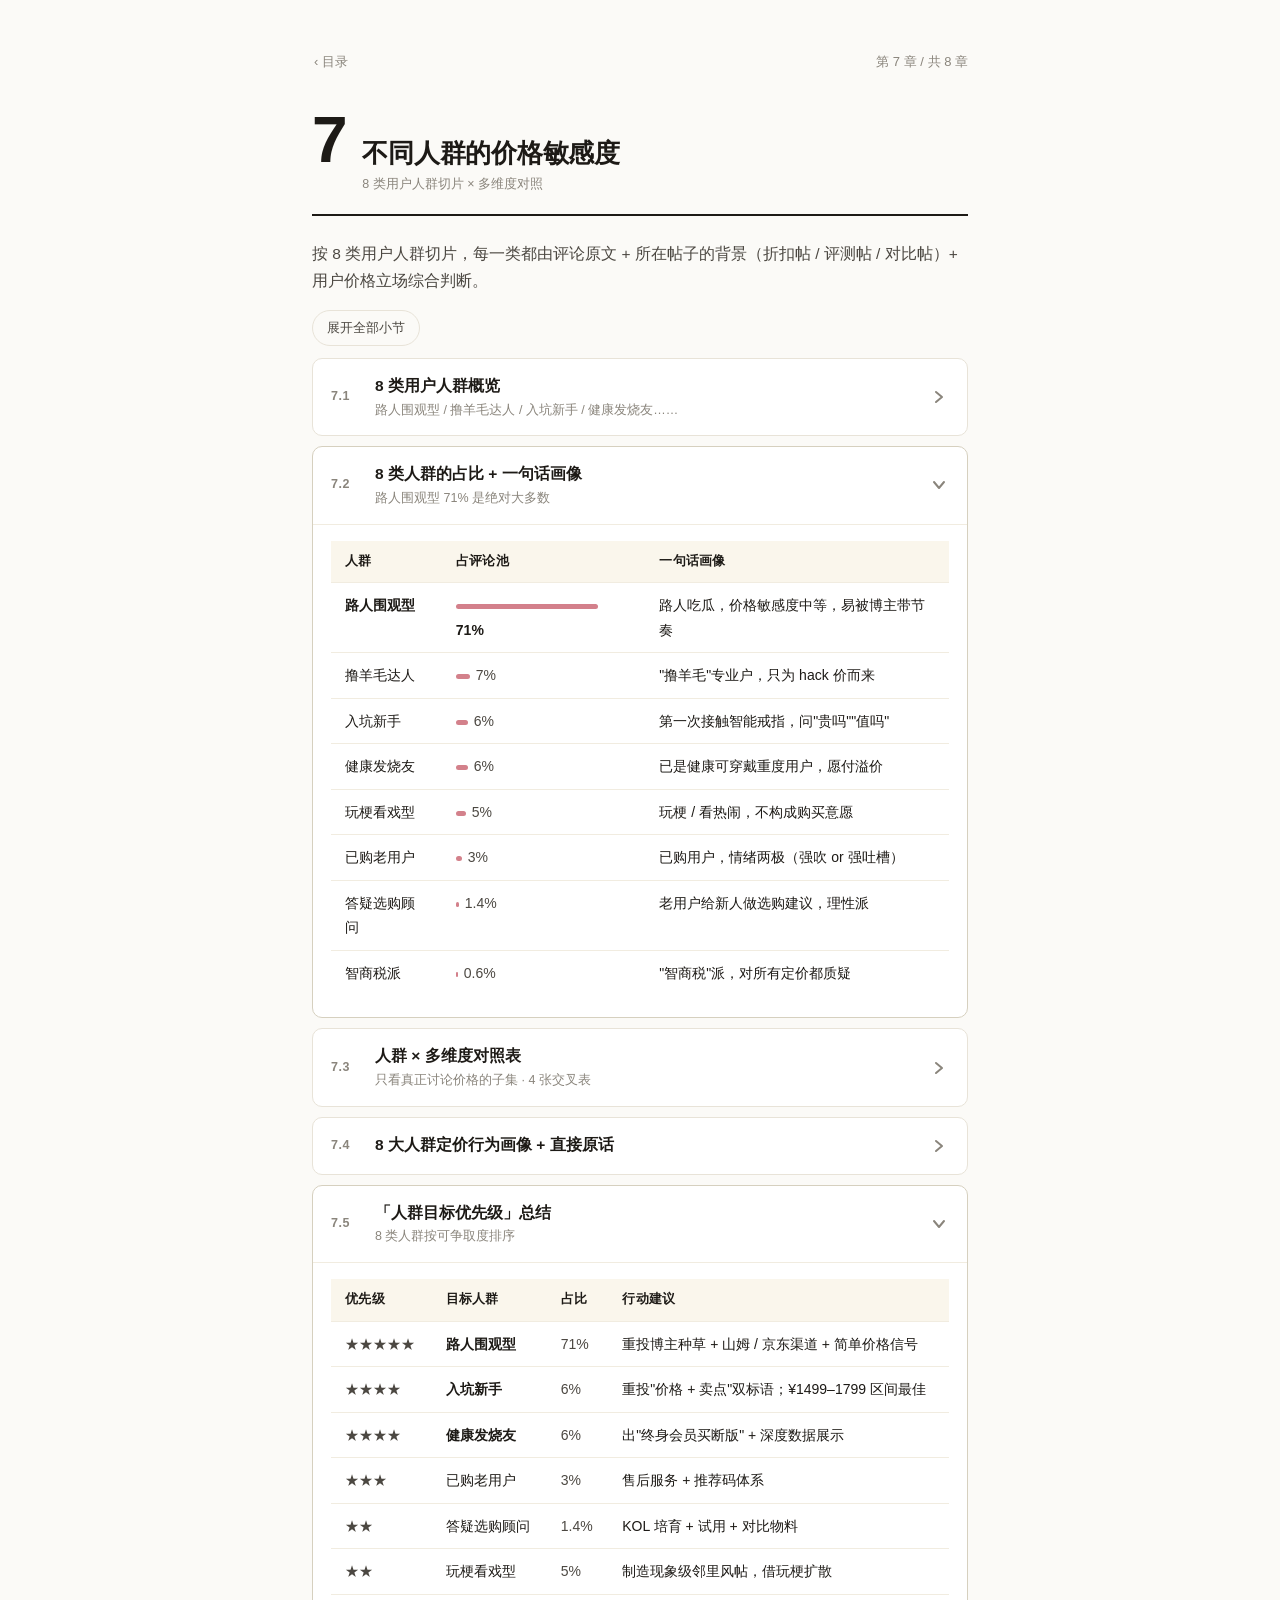
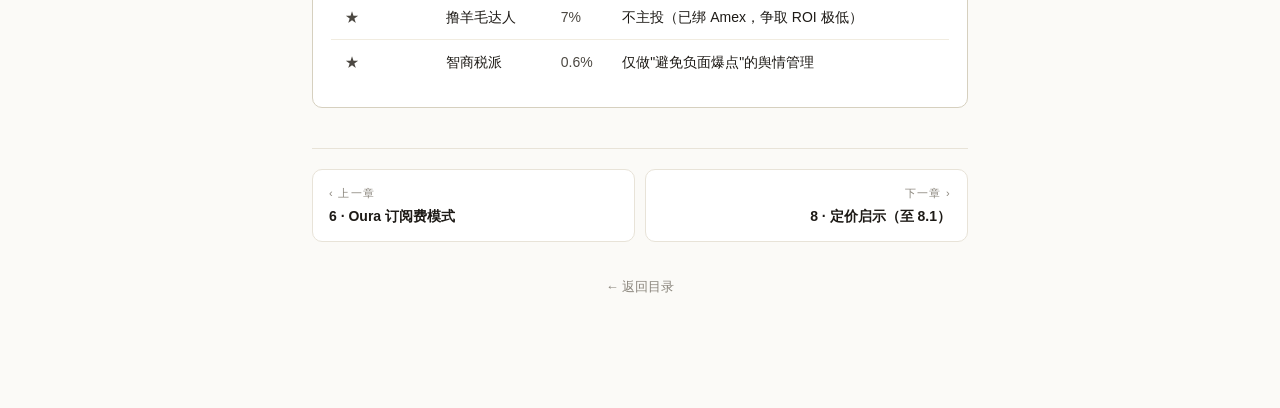
==== ch-7.html @ 9460f00f "Initial commit: smart ring pricing report web version 多页 HTML 版本，覆盖 0–8.1 节。每章独立页面，小节可折叠点击展开。 130+ 条" ====
<!DOCTYPE html>
<html lang="zh-CN">
<head>
<meta charset="UTF-8">
<meta name="viewport" content="width=device-width, initial-scale=1.0, viewport-fit=cover">
<title>7 · 不同人群的价格敏感度 — 小红书智能戒指定价参考报告</title>
<link rel="stylesheet" href="styles.css">
</head>
<body>
<div class="page">

  <nav class="topnav">
    <a href="index.html">‹ 目录</a>
    <span class="progress">第 7 章 / 共 8 章</span>
  </nav>

  <header class="ch-head">
    <div class="num">7</div>
    <div class="title">
      <h1>不同人群的价格敏感度</h1>
      <div class="kicker">8 类用户人群切片 × 多维度对照</div>
    </div>
  </header>

  <p class="ch-intro">按 8 类用户人群切片，每一类都由评论原文 + 所在帖子的背景（折扣帖 / 评测帖 / 对比帖）+ 用户价格立场综合判断。</p>

  <button class="expand-all" id="expandAll">展开全部小节</button>

  <!-- 7.1 -->
  <details class="sub">
    <summary>
      <div class="sub-num">7.1</div>
      <div class="sub-title">
        8 类用户人群概览
        <span class="hint">路人围观型 / 撸羊毛达人 / 入坑新手 / 健康发烧友……</span>
      </div>
      <svg class="chev" viewBox="0 0 20 20" fill="none"><path d="M7 5l6 5-6 5" stroke="currentColor" stroke-width="2" stroke-linecap="round" stroke-linejoin="round"/></svg>
    </summary>
    <div class="sub-body">
      <div class="table-wrap">
        <table class="data">
          <thead><tr><th>中文标签</th><th>一句话定义</th></tr></thead>
          <tbody>
            <tr><td><strong>路人围观型</strong></td><td>路人吃瓜，简短反应，不深入</td></tr>
            <tr><td><strong>撸羊毛达人</strong></td><td>高度关注价格 / 折扣机制</td></tr>
            <tr><td><strong>入坑新手</strong></td><td>第一次接触，在评估买不买</td></tr>
            <tr><td><strong>健康发烧友</strong><br><small>（底层值：认真测评型买家）</small></td><td>技术控，讲规格、做对比</td></tr>
            <tr><td><strong>玩梗看戏型</strong></td><td>玩梗 / 闲聊，不构成购买信号</td></tr>
            <tr><td><strong>已购老用户</strong></td><td>已经在用，分享真实体验</td></tr>
            <tr><td><strong>答疑选购顾问</strong></td><td>给别人做选购建议</td></tr>
            <tr><td><strong>智商税派</strong></td><td>怀疑产品价值或品牌真伪</td></tr>
          </tbody>
        </table>
      </div>
    </div>
  </details>

  <!-- 7.2 -->
  <details class="sub" open>
    <summary>
      <div class="sub-num">7.2</div>
      <div class="sub-title">
        8 类人群的占比 + 一句话画像
        <span class="hint">路人围观型 71% 是绝对大多数</span>
      </div>
      <svg class="chev" viewBox="0 0 20 20" fill="none"><path d="M7 5l6 5-6 5" stroke="currentColor" stroke-width="2" stroke-linecap="round" stroke-linejoin="round"/></svg>
    </summary>
    <div class="sub-body">
      <div class="table-wrap">
        <table class="data">
          <thead><tr><th>人群</th><th>占评论池</th><th>一句话画像</th></tr></thead>
          <tbody>
            <tr><td><strong>路人围观型</strong></td><td class="num"><span class="pct-bar" style="width:142px;"></span><strong>71%</strong></td><td>路人吃瓜，价格敏感度中等，易被博主带节奏</td></tr>
            <tr><td>撸羊毛达人</td><td class="num"><span class="pct-bar" style="width:14px;"></span>7%</td><td>"撸羊毛"专业户，只为 hack 价而来</td></tr>
            <tr><td>入坑新手</td><td class="num"><span class="pct-bar" style="width:12px;"></span>6%</td><td>第一次接触智能戒指，问"贵吗""值吗"</td></tr>
            <tr><td>健康发烧友</td><td class="num"><span class="pct-bar" style="width:12px;"></span>6%</td><td>已是健康可穿戴重度用户，愿付溢价</td></tr>
            <tr><td>玩梗看戏型</td><td class="num"><span class="pct-bar" style="width:10px;"></span>5%</td><td>玩梗 / 看热闹，不构成购买意愿</td></tr>
            <tr><td>已购老用户</td><td class="num"><span class="pct-bar" style="width:6px;"></span>3%</td><td>已购用户，情绪两极（强吹 or 强吐槽）</td></tr>
            <tr><td>答疑选购顾问</td><td class="num"><span class="pct-bar" style="width:3px;"></span>1.4%</td><td>老用户给新人做选购建议，理性派</td></tr>
            <tr><td>智商税派</td><td class="num"><span class="pct-bar" style="width:2px;"></span>0.6%</td><td>"智商税"派，对所有定价都质疑</td></tr>
          </tbody>
        </table>
      </div>
    </div>
  </details>

  <!-- 7.3 -->
  <details class="sub">
    <summary>
      <div class="sub-num">7.3</div>
      <div class="sub-title">
        人群 × 多维度对照表
        <span class="hint">只看真正讨论价格的子集 · 4 张交叉表</span>
      </div>
      <svg class="chev" viewBox="0 0 20 20" fill="none"><path d="M7 5l6 5-6 5" stroke="currentColor" stroke-width="2" stroke-linecap="round" stroke-linejoin="round"/></svg>
    </summary>
    <div class="sub-body">

      <div class="subtopic">
        <h5><span class="num">7.3.1</span>人群 × 定价情绪</h5>
        <div class="table-wrap">
          <table class="data">
            <thead><tr><th>人群</th><th>觉得合理</th><th>觉得便宜</th><th>觉得太贵</th><th>贵但值</th></tr></thead>
            <tbody>
              <tr><td>路人围观型</td><td class="num">86%</td><td class="num">9%</td><td class="num">4%</td><td class="num">1%</td></tr>
              <tr><td>撸羊毛达人</td><td class="num">80%</td><td class="num">17%</td><td class="num">2%</td><td class="num">—</td></tr>
              <tr><td>健康发烧友</td><td class="num">73%</td><td class="num">4%</td><td class="num">16%</td><td class="num">7%</td></tr>
              <tr><td>入坑新手</td><td class="num">79%</td><td class="num">11%</td><td class="num">7%</td><td class="num">4%</td></tr>
              <tr><td>已购老用户</td><td class="num">86%</td><td class="num">—</td><td class="num">14%</td><td class="num">—</td></tr>
              <tr><td><strong>智商税派</strong></td><td class="num">8%</td><td class="num">—</td><td class="num"><strong>83%</strong></td><td class="num">—</td></tr>
              <tr><td>答疑选购顾问</td><td class="num"><strong>100%</strong></td><td class="num">—</td><td class="num">—</td><td class="num">—</td></tr>
            </tbody>
          </table>
        </div>
      </div>

      <div class="subtopic">
        <h5><span class="num">7.3.2</span>人群 × 值不值</h5>
        <div class="table-wrap">
          <table class="data">
            <thead><tr><th>人群</th><th>不值</th><th>值</th><th>在犹豫</th></tr></thead>
            <tbody>
              <tr><td>路人围观型</td><td class="num">32%</td><td class="num">43%</td><td class="num">25%</td></tr>
              <tr><td>健康发烧友</td><td class="num">26%</td><td class="num">48%</td><td class="num">26%</td></tr>
              <tr><td><strong>智商税派</strong></td><td class="num"><strong>100%</strong></td><td class="num">—</td><td class="num">—</td></tr>
              <tr><td>已购老用户</td><td class="num">43%</td><td class="num">29%</td><td class="num">29%</td></tr>
              <tr><td>撸羊毛达人</td><td class="num">50%</td><td class="num">17%</td><td class="num">33%</td></tr>
              <tr><td>入坑新手</td><td class="num">17%</td><td class="num">67%</td><td class="num">17%</td></tr>
            </tbody>
          </table>
        </div>
      </div>

      <div class="subtopic">
        <h5><span class="num">7.3.3</span>人群 × 主要省钱手段</h5>
        <div class="table-wrap">
          <table class="data">
            <thead><tr><th>人群</th><th>Amex</th><th>黑五</th><th>优惠券</th><th>二手</th><th>推荐码</th></tr></thead>
            <tbody>
              <tr><td><strong>撸羊毛达人</strong></td><td class="num"><strong>70%</strong></td><td class="num">21%</td><td class="num">1%</td><td class="num">5%</td><td class="num">3%</td></tr>
              <tr><td>路人围观型</td><td class="num">38%</td><td class="num">46%</td><td class="num">14%</td><td class="num">1%</td><td class="num">1%</td></tr>
              <tr><td>健康发烧友</td><td class="num">15%</td><td class="num">49%</td><td class="num">33%</td><td class="num">—</td><td class="num">3%</td></tr>
              <tr><td>已购老用户</td><td class="num">35%</td><td class="num">59%</td><td class="num">6%</td><td class="num">—</td><td class="num">—</td></tr>
              <tr><td>玩梗看戏型</td><td class="num">73%</td><td class="num">7%</td><td class="num">20%</td><td class="num">—</td><td class="num">—</td></tr>
              <tr><td>智商税派</td><td class="num">33%</td><td class="num">67%</td><td class="num">—</td><td class="num">—</td><td class="num">—</td></tr>
            </tbody>
          </table>
        </div>
      </div>

      <div class="subtopic">
        <h5><span class="num">7.3.4</span>人群 × 购买立场</h5>
        <div class="table-wrap">
          <table class="data">
            <thead><tr><th>人群</th><th>已购</th><th>决定不买</th><th>评估中</th><th>即将买</th><th>用过前代</th></tr></thead>
            <tbody>
              <tr><td>路人围观型</td><td class="num">43%</td><td class="num">22%</td><td class="num">26%</td><td class="num">3%</td><td class="num">5%</td></tr>
              <tr><td>已购老用户</td><td class="num"><strong>100%</strong></td><td class="num">—</td><td class="num">—</td><td class="num">—</td><td class="num">—</td></tr>
              <tr><td>健康发烧友</td><td class="num">43%</td><td class="num">18%</td><td class="num">20%</td><td class="num">10%</td><td class="num">10%</td></tr>
              <tr><td>撸羊毛达人</td><td class="num">50%</td><td class="num">9%</td><td class="num">41%</td><td class="num">—</td><td class="num">—</td></tr>
              <tr><td>入坑新手</td><td class="num">15%</td><td class="num">23%</td><td class="num">8%</td><td class="num">15%</td><td class="num"><strong>38%</strong></td></tr>
              <tr><td>智商税派</td><td class="num">50%</td><td class="num">38%</td><td class="num">13%</td><td class="num">—</td><td class="num">—</td></tr>
            </tbody>
          </table>
        </div>
      </div>

    </div>
  </details>

  <!-- 7.4 -->
  <details class="sub">
    <summary>
      <div class="sub-num">7.4</div>
      <div class="sub-title">
        8 大人群定价行为画像 + 直接原话
      </div>
      <svg class="chev" viewBox="0 0 20 20" fill="none"><path d="M7 5l6 5-6 5" stroke="currentColor" stroke-width="2" stroke-linecap="round" stroke-linejoin="round"/></svg>
    </summary>
    <div class="sub-body">

      <div class="subtopic">
        <h5><span class="num">7.4.1</span>路人围观型（占评论池 71%）——「价格敏感度中位，沉默大多数」</h5>
        <p><strong>画像</strong>：吃瓜路人，价格情绪占 86% 觉得价格合理。买不买大多取决于博主能不能种草成功。<strong>最容易被 hack 价营销激活</strong>（46% 黑五 + 38% Amex）。</p>

        <div class="quote">
          <div class="text">试过了　叠加不了　就下单了（优惠没生效但还是买了）</div>
          <div class="cite">
            <a href="https://www.xiaohongshu.com/explore/691f2c0d000000001e00edd4?xsec_token=YBf9GuzW8zd0pDElSDY9QN7nANSGokaxX5x4RzGfs_KLQ=" target="_blank" rel="noopener">《黑五预告｜Oura 戒指打折啦》评论 #6</a>
            <span class="meta-sep">·</span><span class="likes">👍 5</span>
          </div>
        </div>

        <div class="quote">
          <div class="text">ring corn 吧，起码不用订阅（直接给同行 RingConn 引流）</div>
          <div class="cite">
            <a href="https://www.xiaohongshu.com/explore/692650ca000000001e017e2f?xsec_token=YBgXqAJXklnkQ4HyTRtKi-ec3KMTK9GceDCnL1975X5ZE=" target="_blank" rel="noopener">《一人一句 劝退我》评论 #102</a>
            <span class="meta-sep">·</span><span class="likes">👍 3</span>
          </div>
        </div>

        <div class="insight">
          <div class="label">对国产品牌的含义</div>
          <p>路人围观型是国产戒指的<strong>主战场——占评论 71%，价格判断弹性最大</strong>。需要"博主种草 + 渠道光环 + 简单价格信号（无月费）"组合拳。</p>
        </div>
      </div>

      <div class="subtopic">
        <h5><span class="num">7.4.2</span>撸羊毛达人（占评论池 7%）——「Amex hack 工程师」</h5>
        <p><strong>画像</strong>：<strong>70% 的省钱手段提及是 Amex</strong>——高度专业化、围绕 Amex 200 美元 credit 套利的小群体。41% 还在评估中——即使撸羊毛达人也会在最优 deal 出现前观望。</p>

        <div class="quote">
          <div class="text">我们来想买的，但是我没有 amex 白金卡，减不了 200。瞬间就觉得不香了，不买了!</div>
          <div class="cite">
            <a href="https://www.xiaohongshu.com/explore/691ff2e0000000001e008041?xsec_token=YBjdBGWXKZ3sOt_hUYyjo9_ISU_3QViabI853JlWOVCu4=" target="_blank" rel="noopener">《Oura ring 黑五减了一百刀》评论 #8</a>
            <span class="meta-sep">·</span><span class="likes">👍 7</span>
          </div>
        </div>

        <div class="quote">
          <div class="text">Amex 入股 Oura 套住用户每月的服务费，长期来看想薅羊毛的人其实是被薅了[捂脸R]</div>
          <div class="cite">
            <a href="https://www.xiaohongshu.com/explore/692a13c8000000001b0278ce?xsec_token=YB5WmdlGCw5y0B3rIZIioBueg2Cu7_nv25IKBtpoQrxvg=" target="_blank" rel="noopener">《楼里全是买 Oura Ring 的》评论 #1</a>
            <span class="meta-sep">·</span><span class="likes">👍 53</span>
          </div>
        </div>

        <div class="insight">
          <div class="label">对国产品牌的含义</div>
          <p><strong>撸羊毛达人几乎不可争取</strong>——他们的"撸羊毛"心智已经被 Amex 完全绑定。国产品牌做这群人营销 ROI 极低。<strong>忽略他们，聚焦路人围观型</strong>。</p>
        </div>
      </div>

      <div class="subtopic">
        <h5><span class="num">7.4.3</span>健康发烧友（占评论池 6%）——「健康数据控，愿付溢价」</h5>
        <p><strong>画像</strong>：16% 觉得太贵，但同时 7% 觉得贵但值（在所有人群中最高）。<strong>两极化的小群体</strong>：对真好用的产品愿付溢价，对垃圾产品最毒舌。</p>

        <div class="quote">
          <div class="text">是我最近几年做过最值得电子产品投资，逢人就劝买。订阅一直出新功能，特别好。</div>
          <div class="cite">
            <a href="https://www.xiaohongshu.com/explore/692650ca000000001e017e2f?xsec_token=YBgXqAJXklnkQ4HyTRtKi-ec3KMTK9GceDCnL1975X5ZE=" target="_blank" rel="noopener">《一人一句 劝退我》评论 #61</a>
          </div>
        </div>

        <div class="quote pin">
          <div class="pin-tag">重点原话</div>
          <div class="text">我能接受贵，但是我不能接受月费[笑哭R]就像我咬咬牙买了个辣妈咖啡机，我能接受几万的单价，但是我不能接受一万+500 的月费</div>
          <div class="cite">
            <a href="https://www.xiaohongshu.com/explore/691ff2e0000000001e008041?xsec_token=YBjdBGWXKZ3sOt_hUYyjo9_ISU_3QViabI853JlWOVCu4=" target="_blank" rel="noopener">《Oura ring 黑五减了一百刀》评论 #27</a>
            <span class="meta-sep">·</span><span class="likes">👍 12</span>
          </div>
          <p style="font-size:12.5px;color:var(--ink-mute);margin-top:6px;">健康发烧友群体的核心定价心理：对一次性高价不抗拒，对持续月费极度敏感。</p>
        </div>

        <div class="insight">
          <div class="label">对国产品牌的含义</div>
          <p><strong>健康发烧友是品牌真粉的孵化群，值得重点经营</strong>——他们能接受 ¥1500–2200 的硬件价，但拒绝月费。首发提供"终身会员买断版"对这群人是必杀技。</p>
        </div>
      </div>

      <div class="subtopic">
        <h5><span class="num">7.4.4</span>入坑新手（占评论池 6%）——「第一次想买的人，问"贵吗"」</h5>
        <p><strong>画像</strong>：38% 立场是"用过前代"——这个数字看着反常（新人怎么有"前一代"?），其实是标签把"用过别家智能手环 / 手表"也归到这里。<strong>购买意愿高但价格敏感</strong>。</p>

        <div class="quote">
          <div class="text">卖给上海人　你不是用 amex 买的[嘻嘻R]（预设上海人会用 Amex）</div>
          <div class="cite">
            <a href="https://www.xiaohongshu.com/explore/69e111380000000023026d5f?xsec_token=YBd9tRefKRVpkCOf2Y1UOeHDC318LokhJdxu25QJNvd_w=" target="_blank" rel="noopener">《苹果 AppleRing 要来了!》评论 #30</a>
            <span class="meta-sep">·</span><span class="likes">👍 5</span>
          </div>
        </div>

        <div class="quote">
          <div class="text">现在 249，怎么样还能更便宜?</div>
          <div class="cite">
            <a href="https://www.xiaohongshu.com/explore/691f72c2000000001e02cd6c?xsec_token=YBf9GuzW8zd0pDElSDY9QN7rMLdpYEUAhaGMqfIe8oDQ4=" target="_blank" rel="noopener">《Oura Ring 的 subscription Amex 能报销吗》评论 #14</a>
            <span class="meta-sep">·</span><span class="likes">👍 2</span>
          </div>
        </div>

        <div class="insight">
          <div class="label">对国产品牌的含义</div>
          <p>入坑新手是国产品牌从 0 到 1 的关键人群。他们没有 Amex，没用过 Oura，只想知道"这玩意几百块能不能买"——<strong>国产 ¥1499 / 1799 在他们眼里没有比较锚，接受度最高</strong>。</p>
        </div>
      </div>

      <div class="subtopic">
        <h5><span class="num">7.4.5</span>已购老用户（占评论池 3%）——「已购用户，情绪极端」</h5>
        <p><strong>画像</strong>：100% 已购，86% 觉得价格合理但 14% 觉得太贵。已购后两极反馈：要么真心觉得好，要么后悔到吐槽。</p>

        <div class="quote">
          <div class="text">俺有终身会员　所以觉得还挺好用[doge]</div>
          <div class="cite">
            <a href="https://www.xiaohongshu.com/explore/692650ca000000001e017e2f?xsec_token=YBgXqAJXklnkQ4HyTRtKi-ec3KMTK9GceDCnL1975X5ZE=" target="_blank" rel="noopener">《一人一句 劝退我》评论 #129</a>
            <span class="meta-sep">·</span><span class="likes">👍 3</span>
          </div>
        </div>

        <div class="insight">
          <div class="label">对国产品牌的含义</div>
          <p>已购老用户是<strong>品牌的复购 / 推荐源</strong>。提供高质量的售后服务能把已购用户转化为传播节点。</p>
        </div>
      </div>

      <div class="subtopic">
        <h5><span class="num">7.4.6</span>智商税派（占评论池 0.6%）——「100% 不值，定价无关」</h5>
        <p><strong>画像</strong>：100% 价值判断 = 不值。<strong>任何价格都说服不了他们</strong>。</p>

        <div class="quote">
          <div class="text">硅谷有很多骗人的小玩意，性价比极低，但是就是会营销，所谓的恢复比例也是一个算法。戴手腕上能记录的数据极其有限，忽悠搞定这些明星的经纪人就好了</div>
          <div class="cite">
            <a href="https://www.xiaohongshu.com/explore/6961f483000000001a02a377?xsec_token=YB2mSuoXgn2kD1Kz_-qJTCBZkH34q2fZ8DSmXTy2MwjwY=" target="_blank" rel="noopener">《黑带子》评论 #66</a>
            <span class="meta-sep">·</span><span class="likes">👍 2</span>
          </div>
        </div>

        <div class="insight">
          <div class="label">对国产品牌的含义</div>
          <p>忽略智商税派，他们不是目标客户。但要警惕智商税派在评论区的负面信号传播——这群人评论虽少，经常出现在 deal 帖最显眼位置（因为质疑帖容易获赞）。</p>
        </div>
      </div>

      <div class="subtopic">
        <h5><span class="num">7.4.7</span>答疑选购顾问（占评论池 1.4%）——「理性派，100% 觉得价格合理」</h5>
        <p><strong>画像</strong>：给新人做选购建议的"中间人"角色，100% 觉得价格合理——不带情绪地给出对比建议。</p>

        <div class="quote">
          <div class="text">289 是 gen2air，429 的是 gen2，我记得 air 没办法检测睡眠呼吸暂停，还有材质不一样……air 也没有 subscription，应用上的功能都能用</div>
          <div class="cite">
            <a href="https://www.xiaohongshu.com/explore/68f801410000000203024478?xsec_token=YB3VyobedZHVySUiKfaQETR2AWKVucW2Lir1QPpWcyEd0=" target="_blank" rel="noopener">《🇨🇦试试 Ringconn Gen 2 Air》评论 #40</a>
            <span class="meta-sep">·</span><span class="likes">👍 2</span>
          </div>
        </div>

        <div class="insight">
          <div class="label">对国产品牌的含义</div>
          <p>答疑选购顾问数量虽少（60 人），但每个顾问的"建议"被入坑新手 / 路人围观型直接采纳。<strong>国产品牌应该有意培养这批意见领袖</strong>——给他们试用、给他们专业资料、给他们清晰对比表。</p>
        </div>
      </div>

      <div class="subtopic">
        <h5><span class="num">7.4.8</span>玩梗看戏型（占评论池 5%）——「不构成购买信号，但提供舆情扩散」</h5>
        <p><strong>画像</strong>：评论占 5% 但几乎不涉及具体购买行为。多在现象级帖底下做梗回复 / 表情包，扩散原帖热度但不影响销售。</p>

        <div class="insight">
          <div class="label">对国产品牌的含义</div>
          <p>不投放，但要会借势——国产品牌如果能造出一条引发玩梗看戏型大量回复的现象级帖（类似"楼里全是买 Oura Ring 的"那种邻里风），实际转化效果会远超普通种草帖。</p>
        </div>
      </div>

    </div>
  </details>

  <!-- 7.5 -->
  <details class="sub" open>
    <summary>
      <div class="sub-num">7.5</div>
      <div class="sub-title">
        「人群目标优先级」总结
        <span class="hint">8 类人群按可争取度排序</span>
      </div>
      <svg class="chev" viewBox="0 0 20 20" fill="none"><path d="M7 5l6 5-6 5" stroke="currentColor" stroke-width="2" stroke-linecap="round" stroke-linejoin="round"/></svg>
    </summary>
    <div class="sub-body">
      <div class="table-wrap">
        <table class="data">
          <thead><tr><th>优先级</th><th>目标人群</th><th>占比</th><th>行动建议</th></tr></thead>
          <tbody>
            <tr><td class="num">★★★★★</td><td><strong>路人围观型</strong></td><td class="num">71%</td><td>重投博主种草 + 山姆 / 京东渠道 + 简单价格信号</td></tr>
            <tr><td class="num">★★★★</td><td><strong>入坑新手</strong></td><td class="num">6%</td><td>重投"价格 + 卖点"双标语；¥1499–1799 区间最佳</td></tr>
            <tr><td class="num">★★★★</td><td><strong>健康发烧友</strong></td><td class="num">6%</td><td>出"终身会员买断版" + 深度数据展示</td></tr>
            <tr><td class="num">★★★</td><td>已购老用户</td><td class="num">3%</td><td>售后服务 + 推荐码体系</td></tr>
            <tr><td class="num">★★</td><td>答疑选购顾问</td><td class="num">1.4%</td><td>KOL 培育 + 试用 + 对比物料</td></tr>
            <tr><td class="num">★★</td><td>玩梗看戏型</td><td class="num">5%</td><td>制造现象级邻里风帖，借玩梗扩散</td></tr>
            <tr><td class="num">★</td><td>撸羊毛达人</td><td class="num">7%</td><td>不主投（已绑 Amex，争取 ROI 极低）</td></tr>
            <tr><td class="num">★</td><td>智商税派</td><td class="num">0.6%</td><td>仅做"避免负面爆点"的舆情管理</td></tr>
          </tbody>
        </table>
      </div>
    </div>
  </details>

  <nav class="pager">
    <a class="prev" href="ch-6.html">
      <span class="dir">‹ 上一章</span>
      <span class="label">6 · Oura 订阅费模式</span>
    </a>
    <a class="next" href="ch-8.html">
      <span class="dir">下一章 ›</span>
      <span class="label">8 · 定价启示（至 8.1）</span>
    </a>
  </nav>

  <div class="back-to-index"><a href="index.html">← 返回目录</a></div>

</div>

<script>
  const btn = document.getElementById('expandAll');
  const allDetails = document.querySelectorAll('details.sub');
  function sync() {
    const allOpen = [...allDetails].every(d => d.open);
    btn.textContent = allOpen ? '收起全部小节' : '展开全部小节';
  }
  btn.addEventListener('click', () => {
    const allOpen = [...allDetails].every(d => d.open);
    allDetails.forEach(d => d.open = !allOpen);
    sync();
  });
  allDetails.forEach(d => d.addEventListener('toggle', sync));
  sync();
</script>
</body>
</html>
---- styles.css ----
:root {
  --bg: #fbfaf7;
  --card: #ffffff;
  --ink: #1d1a16;
  --ink-soft: #4c4842;
  --ink-mute: #8a857c;
  --line: #e8e3d8;
  --line-soft: #f1ece0;
  --accent: #c14b5a;
  --accent-soft: #fce8ec;
  --accent-bg: #fff7f8;
  --muted-bg: #f5f0e3;
}
* { box-sizing: border-box; -webkit-tap-highlight-color: transparent; }
html { scroll-behavior: smooth; }
body {
  margin: 0;
  font-family: -apple-system, BlinkMacSystemFont, "PingFang SC", "Helvetica Neue", "Segoe UI", Arial, sans-serif;
  background: var(--bg);
  color: var(--ink);
  line-height: 1.75;
  font-size: 16px;
  -webkit-font-smoothing: antialiased;
  text-size-adjust: 100%;
  -webkit-text-size-adjust: 100%;
}
a { color: var(--accent); text-decoration: none; }

.page {
  max-width: 720px;
  margin: 0 auto;
  padding: 20px 20px 80px;
}

/* =========== Masthead (index) =========== */
.masthead { padding: 8px 0 32px; border-bottom: 1px solid var(--line); margin-bottom: 32px; }
.masthead .eyebrow {
  font-size: 12px;
  letter-spacing: 0.18em;
  color: var(--ink-mute);
  text-transform: uppercase;
  margin-bottom: 14px;
}
.masthead h1 {
  font-size: 26px;
  line-height: 1.4;
  margin: 0 0 16px;
  font-weight: 700;
  letter-spacing: -0.01em;
}
.masthead .subtitle {
  font-size: 15px;
  color: var(--ink-soft);
  margin: 0;
}
.masthead .meta {
  display: flex;
  gap: 20px;
  margin-top: 18px;
  font-size: 12px;
  color: var(--ink-mute);
  flex-wrap: wrap;
}

.conclusions { margin-bottom: 40px; }
.conclusions-label, .chapters-label {
  font-size: 12px;
  letter-spacing: 0.18em;
  text-transform: uppercase;
  color: var(--ink-mute);
  margin-bottom: 16px;
}
.chapters-label { margin: 40px 0 16px; }

.conclusion-card {
  background: var(--card);
  border: 1px solid var(--line);
  border-left: 3px solid var(--accent);
  border-radius: 8px;
  padding: 18px 20px;
  margin-bottom: 12px;
}
.conclusion-card .tag {
  font-size: 11px;
  letter-spacing: 0.12em;
  text-transform: uppercase;
  color: var(--accent);
  font-weight: 600;
  margin-bottom: 8px;
}
.conclusion-card .headline {
  font-size: 15.5px;
  font-weight: 700;
  margin-bottom: 8px;
  line-height: 1.55;
}
.conclusion-card .body {
  font-size: 14.5px;
  color: var(--ink-soft);
  line-height: 1.7;
}

.chapter-link {
  display: flex;
  gap: 16px;
  align-items: flex-start;
  background: var(--card);
  border: 1px solid var(--line);
  border-radius: 10px;
  padding: 18px 20px;
  margin-bottom: 10px;
  color: var(--ink);
  transition: border-color 0.15s, transform 0.1s;
  min-height: 64px;
}
.chapter-link:active { transform: scale(0.99); }
.chapter-link:hover { border-color: var(--accent); }
.chapter-link .num {
  font-size: 28px;
  font-weight: 700;
  color: var(--ink-mute);
  line-height: 1;
  font-variant-numeric: tabular-nums;
  min-width: 32px;
  margin-top: -2px;
}
.chapter-link .copy h3 {
  margin: 0 0 4px;
  font-size: 16px;
  font-weight: 700;
  line-height: 1.4;
}
.chapter-link .copy p {
  margin: 0;
  font-size: 13.5px;
  color: var(--ink-mute);
  line-height: 1.55;
}
.chapter-link .arrow {
  margin-left: auto;
  color: var(--ink-mute);
  font-size: 18px;
  align-self: center;
  flex-shrink: 0;
}
.chapter-link.disabled {
  opacity: 0.55;
  pointer-events: none;
}

footer.site {
  margin-top: 48px;
  padding-top: 24px;
  border-top: 1px solid var(--line);
  font-size: 12px;
  color: var(--ink-mute);
}

/* =========== Chapter page =========== */
.topnav {
  display: flex;
  align-items: center;
  justify-content: space-between;
  padding: 8px 0 24px;
  font-size: 13px;
}
.topnav a {
  color: var(--ink-mute);
  display: inline-flex;
  align-items: center;
  gap: 6px;
  padding: 8px 2px;
  min-height: 44px;
}
.topnav a:active { color: var(--accent); }
.topnav .progress { color: var(--ink-mute); }

.ch-head {
  display: flex;
  align-items: baseline;
  gap: 16px;
  padding-bottom: 20px;
  border-bottom: 2px solid var(--ink);
  margin-bottom: 24px;
}
.ch-head .num {
  font-size: 56px;
  font-weight: 700;
  line-height: 1;
  letter-spacing: -0.02em;
}
.ch-head .title h1 {
  margin: 0 0 4px;
  font-size: 22px;
  font-weight: 700;
  line-height: 1.35;
  letter-spacing: -0.01em;
}
.ch-head .title .kicker {
  font-size: 12.5px;
  color: var(--ink-mute);
  line-height: 1.5;
}

.ch-intro {
  font-size: 15.5px;
  color: var(--ink-soft);
  margin: 0 0 16px;
}

.note {
  background: var(--muted-bg);
  border-radius: 8px;
  padding: 12px 16px;
  margin: 16px 0 24px;
  font-size: 14px;
  color: var(--ink-soft);
  line-height: 1.7;
}
.note strong { color: var(--ink); }

.expand-all {
  background: none;
  border: 1px solid var(--line);
  border-radius: 999px;
  padding: 7px 14px;
  font-size: 12.5px;
  color: var(--ink-soft);
  cursor: pointer;
  margin-bottom: 12px;
  font-family: inherit;
  min-height: 36px;
}
.expand-all:active { background: var(--muted-bg); }

/* Details / collapsible */
details.sub {
  background: var(--card);
  border: 1px solid var(--line);
  border-radius: 10px;
  margin-bottom: 10px;
  overflow: hidden;
}
details.sub[open] { border-color: #d6d0bf; }
details.sub > summary {
  list-style: none;
  padding: 16px 18px;
  cursor: pointer;
  display: flex;
  align-items: center;
  gap: 12px;
  min-height: 56px;
  user-select: none;
}
details.sub > summary::-webkit-details-marker { display: none; }
details.sub > summary::marker { content: ""; }
details.sub > summary .sub-num {
  font-size: 12.5px;
  color: var(--ink-mute);
  font-variant-numeric: tabular-nums;
  font-weight: 600;
  letter-spacing: 0.04em;
  flex-shrink: 0;
  min-width: 32px;
}
details.sub > summary .sub-title {
  font-size: 15.5px;
  font-weight: 700;
  line-height: 1.45;
  flex: 1;
}
details.sub > summary .sub-title .hint {
  display: block;
  font-size: 12.5px;
  font-weight: 400;
  color: var(--ink-mute);
  margin-top: 3px;
  line-height: 1.5;
}
details.sub > summary .chev {
  flex-shrink: 0;
  width: 20px;
  height: 20px;
  color: var(--ink-mute);
  transition: transform 0.2s ease;
  margin-left: 4px;
}
details.sub[open] > summary .chev { transform: rotate(90deg); }
details.sub > .sub-body {
  padding: 4px 18px 22px;
  border-top: 1px solid var(--line-soft);
  padding-top: 16px;
}
details.sub > .sub-body > *:first-child { margin-top: 0; }
details.sub > .sub-body > *:last-child { margin-bottom: 0; }
details.sub > .sub-body p {
  margin: 0 0 12px;
  font-size: 15px;
  color: var(--ink-soft);
  line-height: 1.75;
}
details.sub > .sub-body p strong { color: var(--ink); }
details.sub > .sub-body ul, details.sub > .sub-body ol {
  padding-left: 22px;
  margin: 0 0 12px;
  font-size: 15px;
  color: var(--ink-soft);
}
details.sub > .sub-body ul li, details.sub > .sub-body ol li { margin-bottom: 6px; }
details.sub > .sub-body h4 {
  margin: 20px 0 10px;
  font-size: 14.5px;
  font-weight: 700;
  color: var(--ink);
}
details.sub > .sub-body h4:first-child { margin-top: 0; }

/* Nested subtopic (e.g., 3.0.1 within 3.0) */
.subtopic {
  margin: 18px 0;
  padding: 14px 0 2px;
  border-top: 1px solid var(--line-soft);
}
.subtopic:first-child { padding-top: 0; border-top: none; }
.subtopic > h5 {
  margin: 0 0 10px;
  font-size: 14px;
  font-weight: 700;
  color: var(--ink);
}
.subtopic > h5 .num {
  display: inline-block;
  font-size: 11.5px;
  color: var(--ink-mute);
  font-weight: 600;
  margin-right: 6px;
  font-variant-numeric: tabular-nums;
}

/* Tables */
.table-wrap {
  margin: 14px -18px;
  overflow-x: auto;
  -webkit-overflow-scrolling: touch;
}
table.data {
  width: 100%;
  min-width: 480px;
  border-collapse: collapse;
  font-size: 14px;
}
table.data th, table.data td {
  padding: 10px 14px;
  text-align: left;
  border-bottom: 1px solid var(--line-soft);
  vertical-align: top;
}
table.data th {
  background: #faf6ec;
  font-weight: 600;
  color: var(--ink);
  font-size: 12.5px;
  letter-spacing: 0.02em;
  white-space: nowrap;
}
table.data tbody tr:last-child td { border-bottom: none; }
table.data td.num { font-variant-numeric: tabular-nums; color: var(--ink-soft); }
table.data td strong { color: var(--ink); }
table.data small { color: var(--ink-mute); font-size: 12px; }
table.data .pct-bar {
  display: inline-block;
  height: 5px;
  background: var(--accent);
  border-radius: 3px;
  vertical-align: middle;
  margin-right: 6px;
  opacity: 0.7;
}

/* Quote — subtle by default */
.quote {
  margin: 12px 0;
  padding: 2px 14px;
  border-left: 2px solid var(--line);
  font-size: 14px;
  color: var(--ink-soft);
  line-height: 1.7;
}
.quote .text {
  margin: 0 0 6px;
}
.quote .cite {
  font-size: 12px;
  color: var(--ink-mute);
  line-height: 1.5;
}
.quote .cite a { color: var(--ink-mute); border-bottom: 1px dotted var(--ink-mute); }
.quote .cite a:active { color: var(--accent); border-bottom-color: var(--accent); }
.quote .cite .meta-sep { margin: 0 6px; opacity: 0.5; }
.quote .cite .likes { font-variant-numeric: tabular-nums; }
.quote.pin {
  border-left-color: var(--accent);
  padding-top: 4px;
  padding-bottom: 4px;
}
.quote.pin .pin-tag {
  display: inline-block;
  font-size: 10.5px;
  letter-spacing: 0.1em;
  padding: 1px 6px;
  border-radius: 4px;
  background: var(--accent-soft);
  color: var(--accent);
  font-weight: 600;
  margin-bottom: 6px;
  text-transform: uppercase;
}
.quote .persona {
  font-size: 11.5px;
  color: var(--ink-mute);
}

/* Insight */
.insight {
  background: var(--accent-bg);
  border: 1px solid var(--accent-soft);
  border-radius: 8px;
  padding: 16px 18px;
  margin: 16px 0;
}
.insight .label {
  font-size: 11px;
  letter-spacing: 0.15em;
  text-transform: uppercase;
  color: var(--accent);
  font-weight: 700;
  margin-bottom: 8px;
}
.insight h4 {
  font-size: 15px;
  margin: 0 0 8px;
  font-weight: 700;
}
.insight p, .insight ul, .insight ol {
  margin: 0;
  font-size: 14px;
  color: var(--ink-soft);
  line-height: 1.7;
}
.insight ul, .insight ol { padding-left: 18px; }
.insight li { margin-bottom: 4px; }
.insight li:last-child { margin-bottom: 0; }
.insight p + p { margin-top: 8px; }

/* Key findings bordered list */
.findings {
  background: var(--card);
  border: 1px solid var(--line);
  border-radius: 10px;
  padding: 16px 20px;
  margin: 16px 0;
}
.findings h4 {
  font-size: 11.5px;
  letter-spacing: 0.14em;
  text-transform: uppercase;
  color: var(--ink-mute);
  margin: 0 0 10px;
  font-weight: 600;
}
.findings ol, .findings ul {
  margin: 0;
  padding-left: 20px;
  font-size: 14.5px;
}
.findings li { margin-bottom: 8px; }
.findings li:last-child { margin-bottom: 0; }

/* Brand chip */
.brand {
  display: inline-block;
  padding: 1px 8px;
  border-radius: 999px;
  font-size: 12px;
  font-weight: 600;
  background: var(--muted-bg);
  color: var(--ink-soft);
  white-space: nowrap;
}
.brand.oura { background: #e4ecf0; color: #3b5a6b; }
.brand.ringconn { background: #ece7d6; color: #6b5f3b; }
.brand.dreame { background: #eedde7; color: #7a4a6a; }
.brand.whoop { background: #dde8dd; color: #3f5a3f; }
.brand.apple { background: #e9e5de; color: #4a4740; }
.brand.samsung { background: #e1e5ea; color: #3b4858; }
.brand.hqb { background: #eae0d4; color: #6e5943; }

/* Price ladder */
.price-ladder { margin: 16px 0; }
.ladder-row {
  display: grid;
  grid-template-columns: 100px 1fr;
  gap: 12px;
  align-items: center;
  padding: 10px 0;
  border-bottom: 1px dashed var(--line-soft);
  font-size: 13.5px;
}
.ladder-row:last-child { border-bottom: none; }
.ladder-row .range {
  font-variant-numeric: tabular-nums;
  font-weight: 700;
  font-size: 13.5px;
  color: var(--ink);
}
.ladder-row .bar-wrap {
  position: relative;
  height: 8px;
  background: var(--line-soft);
  border-radius: 4px;
  overflow: hidden;
  margin-bottom: 4px;
}
.ladder-row .bar {
  position: absolute;
  top: 0;
  height: 100%;
  border-radius: 4px;
}
.ladder-row .tag {
  font-size: 12.5px;
  color: var(--ink-soft);
  line-height: 1.5;
}

/* Hack ranking bars (chapter 4) */
.hack-bar-list { margin: 14px 0; }
.hack-bar {
  display: grid;
  grid-template-columns: 1fr;
  gap: 4px;
  padding: 10px 0;
  border-bottom: 1px dashed var(--line-soft);
  font-size: 13.5px;
}
.hack-bar:last-child { border-bottom: none; }
.hack-bar .row1 {
  display: flex;
  justify-content: space-between;
  align-items: baseline;
  gap: 8px;
}
.hack-bar .name { font-weight: 700; color: var(--ink); }
.hack-bar .pct { font-variant-numeric: tabular-nums; font-weight: 600; color: var(--accent); font-size: 13px; }
.hack-bar .bar-wrap { height: 10px; background: var(--line-soft); border-radius: 5px; overflow: hidden; }
.hack-bar .bar { height: 100%; background: var(--accent); border-radius: 5px; }
.hack-bar .brand-line { font-size: 12px; color: var(--ink-mute); }

/* Pager */
.pager {
  display: grid;
  grid-template-columns: 1fr 1fr;
  gap: 10px;
  margin-top: 40px;
  padding-top: 20px;
  border-top: 1px solid var(--line);
}
.pager a {
  background: var(--card);
  border: 1px solid var(--line);
  border-radius: 10px;
  padding: 14px 16px;
  min-height: 60px;
  display: flex;
  flex-direction: column;
  justify-content: center;
  color: var(--ink);
}
.pager a .dir {
  font-size: 11px;
  color: var(--ink-mute);
  letter-spacing: 0.12em;
  text-transform: uppercase;
  margin-bottom: 4px;
}
.pager a .label { font-size: 14px; font-weight: 600; line-height: 1.4; }
.pager a.disabled { opacity: 0.4; pointer-events: none; }
.pager a.next { text-align: right; }

.back-to-index {
  text-align: center;
  margin-top: 24px;
}
.back-to-index a {
  color: var(--ink-mute);
  font-size: 13px;
  padding: 10px;
  display: inline-block;
}

/* Responsive */
@media (min-width: 640px) {
  .page { padding: 32px 32px 100px; }
  .masthead h1 { font-size: 32px; }
  .masthead .subtitle { font-size: 16px; }
  .ch-head .num { font-size: 64px; }
  .ch-head .title h1 { font-size: 26px; }
  .table-wrap { margin: 14px 0; }
}
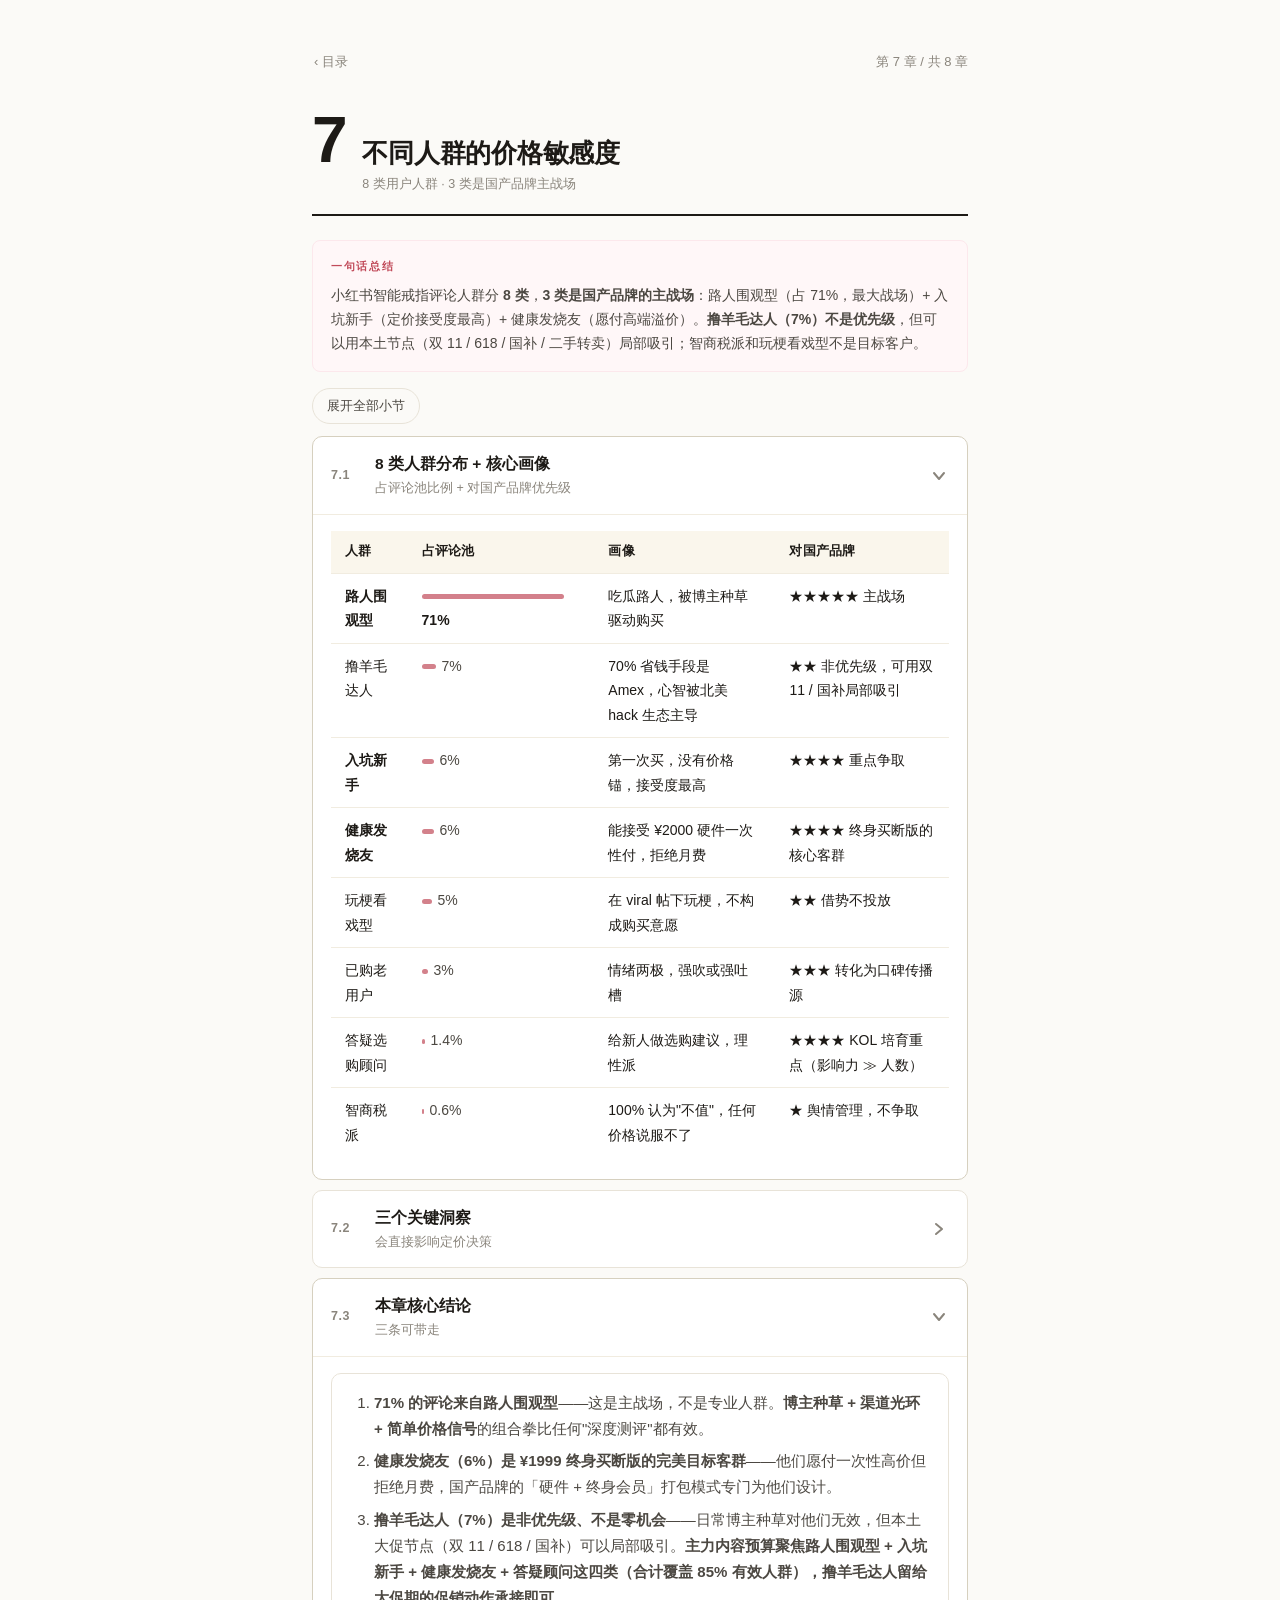
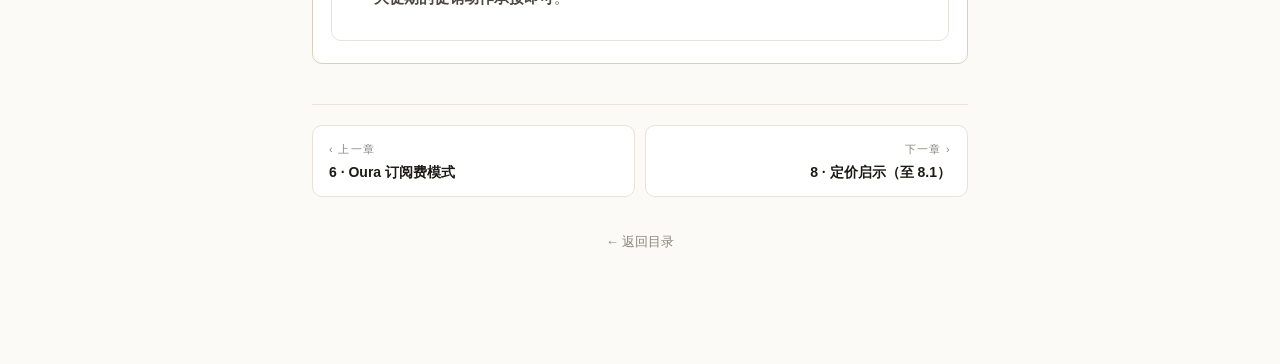
==== commit b872d438: "Update ch-4 and ch-7 with simplified, action-oriented content Ch 4: 从 9 节详尽 hack 原话拆解精简为 3 节 —— 量级排序" ====
--- a/ch-7.html
+++ b/ch-7.html
@@ -18,37 +18,42 @@
     <div class="num">7</div>
     <div class="title">
       <h1>不同人群的价格敏感度</h1>
-      <div class="kicker">8 类用户人群切片 × 多维度对照</div>
+      <div class="kicker">8 类用户人群 · 3 类是国产品牌主战场</div>
     </div>
   </header>
 
-  <p class="ch-intro">按 8 类用户人群切片，每一类都由评论原文 + 所在帖子的背景（折扣帖 / 评测帖 / 对比帖）+ 用户价格立场综合判断。</p>
+  <div class="insight">
+    <div class="label">一句话总结</div>
+    <p>小红书智能戒指评论人群分 <strong>8 类</strong>，<strong>3 类是国产品牌的主战场</strong>：路人围观型（占 71%，最大战场）+ 入坑新手（定价接受度最高）+ 健康发烧友（愿付高端溢价）。<strong>撸羊毛达人（7%）不是优先级</strong>，但可以用本土节点（双 11 / 618 / 国补 / 二手转卖）局部吸引；智商税派和玩梗看戏型不是目标客户。</p>
+  </div>
 
   <button class="expand-all" id="expandAll">展开全部小节</button>
 
   <!-- 7.1 -->
-  <details class="sub">
+  <details class="sub" open>
     <summary>
       <div class="sub-num">7.1</div>
       <div class="sub-title">
-        8 类用户人群概览
-        <span class="hint">路人围观型 / 撸羊毛达人 / 入坑新手 / 健康发烧友……</span>
+        8 类人群分布 + 核心画像
+        <span class="hint">占评论池比例 + 对国产品牌优先级</span>
       </div>
       <svg class="chev" viewBox="0 0 20 20" fill="none"><path d="M7 5l6 5-6 5" stroke="currentColor" stroke-width="2" stroke-linecap="round" stroke-linejoin="round"/></svg>
     </summary>
     <div class="sub-body">
       <div class="table-wrap">
         <table class="data">
-          <thead><tr><th>中文标签</th><th>一句话定义</th></tr></thead>
+          <thead>
+            <tr><th>人群</th><th>占评论池</th><th>画像</th><th>对国产品牌</th></tr>
+          </thead>
           <tbody>
-            <tr><td><strong>路人围观型</strong></td><td>路人吃瓜，简短反应，不深入</td></tr>
-            <tr><td><strong>撸羊毛达人</strong></td><td>高度关注价格 / 折扣机制</td></tr>
-            <tr><td><strong>入坑新手</strong></td><td>第一次接触，在评估买不买</td></tr>
-            <tr><td><strong>健康发烧友</strong><br><small>（底层值：认真测评型买家）</small></td><td>技术控，讲规格、做对比</td></tr>
-            <tr><td><strong>玩梗看戏型</strong></td><td>玩梗 / 闲聊，不构成购买信号</td></tr>
-            <tr><td><strong>已购老用户</strong></td><td>已经在用，分享真实体验</td></tr>
-            <tr><td><strong>答疑选购顾问</strong></td><td>给别人做选购建议</td></tr>
-            <tr><td><strong>智商税派</strong></td><td>怀疑产品价值或品牌真伪</td></tr>
+            <tr><td><strong>路人围观型</strong></td><td class="num"><span class="pct-bar" style="width:142px;"></span><strong>71%</strong></td><td>吃瓜路人，被博主种草驱动购买</td><td>★★★★★ 主战场</td></tr>
+            <tr><td>撸羊毛达人</td><td class="num"><span class="pct-bar" style="width:14px;"></span>7%</td><td>70% 省钱手段是 Amex，心智被北美 hack 生态主导</td><td>★★ 非优先级，可用双 11 / 国补局部吸引</td></tr>
+            <tr><td><strong>入坑新手</strong></td><td class="num"><span class="pct-bar" style="width:12px;"></span>6%</td><td>第一次买，没有价格锚，接受度最高</td><td>★★★★ 重点争取</td></tr>
+            <tr><td><strong>健康发烧友</strong></td><td class="num"><span class="pct-bar" style="width:12px;"></span>6%</td><td>能接受 ¥2000 硬件一次性付，拒绝月费</td><td>★★★★ 终身买断版的核心客群</td></tr>
+            <tr><td>玩梗看戏型</td><td class="num"><span class="pct-bar" style="width:10px;"></span>5%</td><td>在 viral 帖下玩梗，不构成购买意愿</td><td>★★ 借势不投放</td></tr>
+            <tr><td>已购老用户</td><td class="num"><span class="pct-bar" style="width:6px;"></span>3%</td><td>情绪两极，强吹或强吐槽</td><td>★★★ 转化为口碑传播源</td></tr>
+            <tr><td>答疑选购顾问</td><td class="num"><span class="pct-bar" style="width:3px;"></span>1.4%</td><td>给新人做选购建议，理性派</td><td>★★★★ KOL 培育重点（影响力 ≫ 人数）</td></tr>
+            <tr><td>智商税派</td><td class="num"><span class="pct-bar" style="width:2px;"></span>0.6%</td><td>100% 认为"不值"，任何价格说服不了</td><td>★ 舆情管理，不争取</td></tr>
           </tbody>
         </table>
       </div>
@@ -56,326 +61,72 @@
   </details>
 
   <!-- 7.2 -->
-  <details class="sub" open>
+  <details class="sub">
     <summary>
       <div class="sub-num">7.2</div>
       <div class="sub-title">
-        8 类人群的占比 + 一句话画像
-        <span class="hint">路人围观型 71% 是绝对大多数</span>
-      </div>
-      <svg class="chev" viewBox="0 0 20 20" fill="none"><path d="M7 5l6 5-6 5" stroke="currentColor" stroke-width="2" stroke-linecap="round" stroke-linejoin="round"/></svg>
-    </summary>
-    <div class="sub-body">
-      <div class="table-wrap">
-        <table class="data">
-          <thead><tr><th>人群</th><th>占评论池</th><th>一句话画像</th></tr></thead>
-          <tbody>
-            <tr><td><strong>路人围观型</strong></td><td class="num"><span class="pct-bar" style="width:142px;"></span><strong>71%</strong></td><td>路人吃瓜，价格敏感度中等，易被博主带节奏</td></tr>
-            <tr><td>撸羊毛达人</td><td class="num"><span class="pct-bar" style="width:14px;"></span>7%</td><td>"撸羊毛"专业户，只为 hack 价而来</td></tr>
-            <tr><td>入坑新手</td><td class="num"><span class="pct-bar" style="width:12px;"></span>6%</td><td>第一次接触智能戒指，问"贵吗""值吗"</td></tr>
-            <tr><td>健康发烧友</td><td class="num"><span class="pct-bar" style="width:12px;"></span>6%</td><td>已是健康可穿戴重度用户，愿付溢价</td></tr>
-            <tr><td>玩梗看戏型</td><td class="num"><span class="pct-bar" style="width:10px;"></span>5%</td><td>玩梗 / 看热闹，不构成购买意愿</td></tr>
-            <tr><td>已购老用户</td><td class="num"><span class="pct-bar" style="width:6px;"></span>3%</td><td>已购用户，情绪两极（强吹 or 强吐槽）</td></tr>
-            <tr><td>答疑选购顾问</td><td class="num"><span class="pct-bar" style="width:3px;"></span>1.4%</td><td>老用户给新人做选购建议，理性派</td></tr>
-            <tr><td>智商税派</td><td class="num"><span class="pct-bar" style="width:2px;"></span>0.6%</td><td>"智商税"派，对所有定价都质疑</td></tr>
-          </tbody>
-        </table>
-      </div>
-    </div>
-  </details>
-
-  <!-- 7.3 -->
-  <details class="sub">
-    <summary>
-      <div class="sub-num">7.3</div>
-      <div class="sub-title">
-        人群 × 多维度对照表
-        <span class="hint">只看真正讨论价格的子集 · 4 张交叉表</span>
+        三个关键洞察
+        <span class="hint">会直接影响定价决策</span>
       </div>
       <svg class="chev" viewBox="0 0 20 20" fill="none"><path d="M7 5l6 5-6 5" stroke="currentColor" stroke-width="2" stroke-linecap="round" stroke-linejoin="round"/></svg>
     </summary>
     <div class="sub-body">
 
       <div class="subtopic">
-        <h5><span class="num">7.3.1</span>人群 × 定价情绪</h5>
-        <div class="table-wrap">
-          <table class="data">
-            <thead><tr><th>人群</th><th>觉得合理</th><th>觉得便宜</th><th>觉得太贵</th><th>贵但值</th></tr></thead>
-            <tbody>
-              <tr><td>路人围观型</td><td class="num">86%</td><td class="num">9%</td><td class="num">4%</td><td class="num">1%</td></tr>
-              <tr><td>撸羊毛达人</td><td class="num">80%</td><td class="num">17%</td><td class="num">2%</td><td class="num">—</td></tr>
-              <tr><td>健康发烧友</td><td class="num">73%</td><td class="num">4%</td><td class="num">16%</td><td class="num">7%</td></tr>
-              <tr><td>入坑新手</td><td class="num">79%</td><td class="num">11%</td><td class="num">7%</td><td class="num">4%</td></tr>
-              <tr><td>已购老用户</td><td class="num">86%</td><td class="num">—</td><td class="num">14%</td><td class="num">—</td></tr>
-              <tr><td><strong>智商税派</strong></td><td class="num">8%</td><td class="num">—</td><td class="num"><strong>83%</strong></td><td class="num">—</td></tr>
-              <tr><td>答疑选购顾问</td><td class="num"><strong>100%</strong></td><td class="num">—</td><td class="num">—</td><td class="num">—</td></tr>
-            </tbody>
-          </table>
+        <h5><span class="num">洞察 ①</span>健康发烧友是"一次性高价"的核心客群</h5>
+        <p>健康发烧友在"值不值"上最两极——<strong>48% 觉得值，26% 觉得不值</strong>（在所有人群中对"值"的比例最高）；同时他们最高频的吐槽是「我能接受贵，但是我不能接受月费」（👍12）。</p>
+        <div class="insight">
+          <div class="label">含义</div>
+          <p>他们能接受 ¥1500–2200 的硬件价，但拒绝月费——<strong>¥1999 终身买断版是专门为这群人设计的必杀技</strong>。</p>
         </div>
       </div>
 
       <div class="subtopic">
-        <h5><span class="num">7.3.2</span>人群 × 值不值</h5>
-        <div class="table-wrap">
-          <table class="data">
-            <thead><tr><th>人群</th><th>不值</th><th>值</th><th>在犹豫</th></tr></thead>
-            <tbody>
-              <tr><td>路人围观型</td><td class="num">32%</td><td class="num">43%</td><td class="num">25%</td></tr>
-              <tr><td>健康发烧友</td><td class="num">26%</td><td class="num">48%</td><td class="num">26%</td></tr>
-              <tr><td><strong>智商税派</strong></td><td class="num"><strong>100%</strong></td><td class="num">—</td><td class="num">—</td></tr>
-              <tr><td>已购老用户</td><td class="num">43%</td><td class="num">29%</td><td class="num">29%</td></tr>
-              <tr><td>撸羊毛达人</td><td class="num">50%</td><td class="num">17%</td><td class="num">33%</td></tr>
-              <tr><td>入坑新手</td><td class="num">17%</td><td class="num">67%</td><td class="num">17%</td></tr>
-            </tbody>
-          </table>
+        <h5><span class="num">洞察 ②</span>入坑新手没有价格锚，是国产最容易攻下的人群</h5>
+        <p>入坑新手没用过 Oura，没有 Amex，不懂北美 hack 生态。他们的典型提问是「现在 249，怎么样还能更便宜?」<strong>他们眼中的国产 ¥1499 / ¥1799 没有比较对象</strong>——这是从 0 到 1 建立国产品牌心智的最佳切入人群。</p>
+        <div class="insight">
+          <div class="label">含义</div>
+          <p>国产品牌在小红书的<strong>主力内容战场应该瞄准入坑新手</strong>（第一次买戒指的人），而不是去跟 Oura 的已购用户抢份额。</p>
         </div>
       </div>
 
       <div class="subtopic">
-        <h5><span class="num">7.3.3</span>人群 × 主要省钱手段</h5>
-        <div class="table-wrap">
-          <table class="data">
-            <thead><tr><th>人群</th><th>Amex</th><th>黑五</th><th>优惠券</th><th>二手</th><th>推荐码</th></tr></thead>
-            <tbody>
-              <tr><td><strong>撸羊毛达人</strong></td><td class="num"><strong>70%</strong></td><td class="num">21%</td><td class="num">1%</td><td class="num">5%</td><td class="num">3%</td></tr>
-              <tr><td>路人围观型</td><td class="num">38%</td><td class="num">46%</td><td class="num">14%</td><td class="num">1%</td><td class="num">1%</td></tr>
-              <tr><td>健康发烧友</td><td class="num">15%</td><td class="num">49%</td><td class="num">33%</td><td class="num">—</td><td class="num">3%</td></tr>
-              <tr><td>已购老用户</td><td class="num">35%</td><td class="num">59%</td><td class="num">6%</td><td class="num">—</td><td class="num">—</td></tr>
-              <tr><td>玩梗看戏型</td><td class="num">73%</td><td class="num">7%</td><td class="num">20%</td><td class="num">—</td><td class="num">—</td></tr>
-              <tr><td>智商税派</td><td class="num">33%</td><td class="num">67%</td><td class="num">—</td><td class="num">—</td><td class="num">—</td></tr>
-            </tbody>
-          </table>
-        </div>
-      </div>
+        <h5><span class="num">洞察 ③</span>撸羊毛达人是非优先级人群，但不是零机会</h5>
+        <p>撸羊毛达人群体有两个特征：70% 的省钱行为围绕 Amex 200 Credit；但他们的购买立场里 <strong>41% 还在"评估中"</strong>，并非全部锁定 Oura——说明这群人本质是<strong>"哪里有 deal 去哪里"</strong>，不是"忠于 Oura"。典型评论「我们来想买的，但是我没有 amex 白金卡，减不了 200。瞬间就觉得不香了，不买了!」展示的是 <strong>Amex 失效时流失</strong> 的行为，不是<strong>只认 Oura</strong> 的品牌忠诚。</p>
 
-      <div class="subtopic">
-        <h5><span class="num">7.3.4</span>人群 × 购买立场</h5>
-        <div class="table-wrap">
-          <table class="data">
-            <thead><tr><th>人群</th><th>已购</th><th>决定不买</th><th>评估中</th><th>即将买</th><th>用过前代</th></tr></thead>
-            <tbody>
-              <tr><td>路人围观型</td><td class="num">43%</td><td class="num">22%</td><td class="num">26%</td><td class="num">3%</td><td class="num">5%</td></tr>
-              <tr><td>已购老用户</td><td class="num"><strong>100%</strong></td><td class="num">—</td><td class="num">—</td><td class="num">—</td><td class="num">—</td></tr>
-              <tr><td>健康发烧友</td><td class="num">43%</td><td class="num">18%</td><td class="num">20%</td><td class="num">10%</td><td class="num">10%</td></tr>
-              <tr><td>撸羊毛达人</td><td class="num">50%</td><td class="num">9%</td><td class="num">41%</td><td class="num">—</td><td class="num">—</td></tr>
-              <tr><td>入坑新手</td><td class="num">15%</td><td class="num">23%</td><td class="num">8%</td><td class="num">15%</td><td class="num"><strong>38%</strong></td></tr>
-              <tr><td>智商税派</td><td class="num">50%</td><td class="num">38%</td><td class="num">13%</td><td class="num">—</td><td class="num">—</td></tr>
-            </tbody>
-          </table>
+        <p><strong>所以结论需要分层</strong>：</p>
+        <ul>
+          <li><strong>日常博主种草 / 品牌广告对他们无效</strong>——不要把主力内容预算投在这群人身上。</li>
+          <li><strong>但本土 deal 窗口对他们有效</strong>——双 11 / 618 / 国补 15% / 年度大促 / 二手戒指转卖等场景，能吸引部分"无 Amex 可撸"的中国撸羊毛达人转向国产选项。</li>
+          <li><strong>这层人群的评估需要观察信号</strong>——样本量相对小，以上判断来自评论层的行为模式和立场分布，后续建议跟踪双 11 / 618 期间国产戒指在这群人评论里的出现情况。</li>
+        </ul>
+
+        <div class="insight">
+          <div class="label">行动建议</div>
+          <p>把撸羊毛达人从"主力投放目标"降级为"大促期间的机会目标"，主力内容预算仍然聚焦路人围观型 + 入坑新手 + 健康发烧友。</p>
         </div>
       </div>
 
     </div>
   </details>
 
-  <!-- 7.4 -->
-  <details class="sub">
+  <!-- 7.3 -->
+  <details class="sub" open>
     <summary>
-      <div class="sub-num">7.4</div>
+      <div class="sub-num">7.3</div>
       <div class="sub-title">
-        8 大人群定价行为画像 + 直接原话
+        本章核心结论
+        <span class="hint">三条可带走</span>
       </div>
       <svg class="chev" viewBox="0 0 20 20" fill="none"><path d="M7 5l6 5-6 5" stroke="currentColor" stroke-width="2" stroke-linecap="round" stroke-linejoin="round"/></svg>
     </summary>
     <div class="sub-body">
-
-      <div class="subtopic">
-        <h5><span class="num">7.4.1</span>路人围观型（占评论池 71%）——「价格敏感度中位，沉默大多数」</h5>
-        <p><strong>画像</strong>：吃瓜路人，价格情绪占 86% 觉得价格合理。买不买大多取决于博主能不能种草成功。<strong>最容易被 hack 价营销激活</strong>（46% 黑五 + 38% Amex）。</p>
-
-        <div class="quote">
-          <div class="text">试过了　叠加不了　就下单了（优惠没生效但还是买了）</div>
-          <div class="cite">
-            <a href="https://www.xiaohongshu.com/explore/691f2c0d000000001e00edd4?xsec_token=YBf9GuzW8zd0pDElSDY9QN7nANSGokaxX5x4RzGfs_KLQ=" target="_blank" rel="noopener">《黑五预告｜Oura 戒指打折啦》评论 #6</a>
-            <span class="meta-sep">·</span><span class="likes">👍 5</span>
-          </div>
-        </div>
-
-        <div class="quote">
-          <div class="text">ring corn 吧，起码不用订阅（直接给同行 RingConn 引流）</div>
-          <div class="cite">
-            <a href="https://www.xiaohongshu.com/explore/692650ca000000001e017e2f?xsec_token=YBgXqAJXklnkQ4HyTRtKi-ec3KMTK9GceDCnL1975X5ZE=" target="_blank" rel="noopener">《一人一句 劝退我》评论 #102</a>
-            <span class="meta-sep">·</span><span class="likes">👍 3</span>
-          </div>
-        </div>
-
-        <div class="insight">
-          <div class="label">对国产品牌的含义</div>
-          <p>路人围观型是国产戒指的<strong>主战场——占评论 71%，价格判断弹性最大</strong>。需要"博主种草 + 渠道光环 + 简单价格信号（无月费）"组合拳。</p>
-        </div>
-      </div>
-
-      <div class="subtopic">
-        <h5><span class="num">7.4.2</span>撸羊毛达人（占评论池 7%）——「Amex hack 工程师」</h5>
-        <p><strong>画像</strong>：<strong>70% 的省钱手段提及是 Amex</strong>——高度专业化、围绕 Amex 200 美元 credit 套利的小群体。41% 还在评估中——即使撸羊毛达人也会在最优 deal 出现前观望。</p>
-
-        <div class="quote">
-          <div class="text">我们来想买的，但是我没有 amex 白金卡，减不了 200。瞬间就觉得不香了，不买了!</div>
-          <div class="cite">
-            <a href="https://www.xiaohongshu.com/explore/691ff2e0000000001e008041?xsec_token=YBjdBGWXKZ3sOt_hUYyjo9_ISU_3QViabI853JlWOVCu4=" target="_blank" rel="noopener">《Oura ring 黑五减了一百刀》评论 #8</a>
-            <span class="meta-sep">·</span><span class="likes">👍 7</span>
-          </div>
-        </div>
-
-        <div class="quote">
-          <div class="text">Amex 入股 Oura 套住用户每月的服务费，长期来看想薅羊毛的人其实是被薅了[捂脸R]</div>
-          <div class="cite">
-            <a href="https://www.xiaohongshu.com/explore/692a13c8000000001b0278ce?xsec_token=YB5WmdlGCw5y0B3rIZIioBueg2Cu7_nv25IKBtpoQrxvg=" target="_blank" rel="noopener">《楼里全是买 Oura Ring 的》评论 #1</a>
-            <span class="meta-sep">·</span><span class="likes">👍 53</span>
-          </div>
-        </div>
-
-        <div class="insight">
-          <div class="label">对国产品牌的含义</div>
-          <p><strong>撸羊毛达人几乎不可争取</strong>——他们的"撸羊毛"心智已经被 Amex 完全绑定。国产品牌做这群人营销 ROI 极低。<strong>忽略他们，聚焦路人围观型</strong>。</p>
-        </div>
-      </div>
-
-      <div class="subtopic">
-        <h5><span class="num">7.4.3</span>健康发烧友（占评论池 6%）——「健康数据控，愿付溢价」</h5>
-        <p><strong>画像</strong>：16% 觉得太贵，但同时 7% 觉得贵但值（在所有人群中最高）。<strong>两极化的小群体</strong>：对真好用的产品愿付溢价，对垃圾产品最毒舌。</p>
-
-        <div class="quote">
-          <div class="text">是我最近几年做过最值得电子产品投资，逢人就劝买。订阅一直出新功能，特别好。</div>
-          <div class="cite">
-            <a href="https://www.xiaohongshu.com/explore/692650ca000000001e017e2f?xsec_token=YBgXqAJXklnkQ4HyTRtKi-ec3KMTK9GceDCnL1975X5ZE=" target="_blank" rel="noopener">《一人一句 劝退我》评论 #61</a>
-          </div>
-        </div>
-
-        <div class="quote pin">
-          <div class="pin-tag">重点原话</div>
-          <div class="text">我能接受贵，但是我不能接受月费[笑哭R]就像我咬咬牙买了个辣妈咖啡机，我能接受几万的单价，但是我不能接受一万+500 的月费</div>
-          <div class="cite">
-            <a href="https://www.xiaohongshu.com/explore/691ff2e0000000001e008041?xsec_token=YBjdBGWXKZ3sOt_hUYyjo9_ISU_3QViabI853JlWOVCu4=" target="_blank" rel="noopener">《Oura ring 黑五减了一百刀》评论 #27</a>
-            <span class="meta-sep">·</span><span class="likes">👍 12</span>
-          </div>
-          <p style="font-size:12.5px;color:var(--ink-mute);margin-top:6px;">健康发烧友群体的核心定价心理：对一次性高价不抗拒，对持续月费极度敏感。</p>
-        </div>
-
-        <div class="insight">
-          <div class="label">对国产品牌的含义</div>
-          <p><strong>健康发烧友是品牌真粉的孵化群，值得重点经营</strong>——他们能接受 ¥1500–2200 的硬件价，但拒绝月费。首发提供"终身会员买断版"对这群人是必杀技。</p>
-        </div>
-      </div>
-
-      <div class="subtopic">
-        <h5><span class="num">7.4.4</span>入坑新手（占评论池 6%）——「第一次想买的人，问"贵吗"」</h5>
-        <p><strong>画像</strong>：38% 立场是"用过前代"——这个数字看着反常（新人怎么有"前一代"?），其实是标签把"用过别家智能手环 / 手表"也归到这里。<strong>购买意愿高但价格敏感</strong>。</p>
-
-        <div class="quote">
-          <div class="text">卖给上海人　你不是用 amex 买的[嘻嘻R]（预设上海人会用 Amex）</div>
-          <div class="cite">
-            <a href="https://www.xiaohongshu.com/explore/69e111380000000023026d5f?xsec_token=YBd9tRefKRVpkCOf2Y1UOeHDC318LokhJdxu25QJNvd_w=" target="_blank" rel="noopener">《苹果 AppleRing 要来了!》评论 #30</a>
-            <span class="meta-sep">·</span><span class="likes">👍 5</span>
-          </div>
-        </div>
-
-        <div class="quote">
-          <div class="text">现在 249，怎么样还能更便宜?</div>
-          <div class="cite">
-            <a href="https://www.xiaohongshu.com/explore/691f72c2000000001e02cd6c?xsec_token=YBf9GuzW8zd0pDElSDY9QN7rMLdpYEUAhaGMqfIe8oDQ4=" target="_blank" rel="noopener">《Oura Ring 的 subscription Amex 能报销吗》评论 #14</a>
-            <span class="meta-sep">·</span><span class="likes">👍 2</span>
-          </div>
-        </div>
-
-        <div class="insight">
-          <div class="label">对国产品牌的含义</div>
-          <p>入坑新手是国产品牌从 0 到 1 的关键人群。他们没有 Amex，没用过 Oura，只想知道"这玩意几百块能不能买"——<strong>国产 ¥1499 / 1799 在他们眼里没有比较锚，接受度最高</strong>。</p>
-        </div>
-      </div>
-
-      <div class="subtopic">
-        <h5><span class="num">7.4.5</span>已购老用户（占评论池 3%）——「已购用户，情绪极端」</h5>
-        <p><strong>画像</strong>：100% 已购，86% 觉得价格合理但 14% 觉得太贵。已购后两极反馈：要么真心觉得好，要么后悔到吐槽。</p>
-
-        <div class="quote">
-          <div class="text">俺有终身会员　所以觉得还挺好用[doge]</div>
-          <div class="cite">
-            <a href="https://www.xiaohongshu.com/explore/692650ca000000001e017e2f?xsec_token=YBgXqAJXklnkQ4HyTRtKi-ec3KMTK9GceDCnL1975X5ZE=" target="_blank" rel="noopener">《一人一句 劝退我》评论 #129</a>
-            <span class="meta-sep">·</span><span class="likes">👍 3</span>
-          </div>
-        </div>
-
-        <div class="insight">
-          <div class="label">对国产品牌的含义</div>
-          <p>已购老用户是<strong>品牌的复购 / 推荐源</strong>。提供高质量的售后服务能把已购用户转化为传播节点。</p>
-        </div>
-      </div>
-
-      <div class="subtopic">
-        <h5><span class="num">7.4.6</span>智商税派（占评论池 0.6%）——「100% 不值，定价无关」</h5>
-        <p><strong>画像</strong>：100% 价值判断 = 不值。<strong>任何价格都说服不了他们</strong>。</p>
-
-        <div class="quote">
-          <div class="text">硅谷有很多骗人的小玩意，性价比极低，但是就是会营销，所谓的恢复比例也是一个算法。戴手腕上能记录的数据极其有限，忽悠搞定这些明星的经纪人就好了</div>
-          <div class="cite">
-            <a href="https://www.xiaohongshu.com/explore/6961f483000000001a02a377?xsec_token=YB2mSuoXgn2kD1Kz_-qJTCBZkH34q2fZ8DSmXTy2MwjwY=" target="_blank" rel="noopener">《黑带子》评论 #66</a>
-            <span class="meta-sep">·</span><span class="likes">👍 2</span>
-          </div>
-        </div>
-
-        <div class="insight">
-          <div class="label">对国产品牌的含义</div>
-          <p>忽略智商税派，他们不是目标客户。但要警惕智商税派在评论区的负面信号传播——这群人评论虽少，经常出现在 deal 帖最显眼位置（因为质疑帖容易获赞）。</p>
-        </div>
-      </div>
-
-      <div class="subtopic">
-        <h5><span class="num">7.4.7</span>答疑选购顾问（占评论池 1.4%）——「理性派，100% 觉得价格合理」</h5>
-        <p><strong>画像</strong>：给新人做选购建议的"中间人"角色，100% 觉得价格合理——不带情绪地给出对比建议。</p>
-
-        <div class="quote">
-          <div class="text">289 是 gen2air，429 的是 gen2，我记得 air 没办法检测睡眠呼吸暂停，还有材质不一样……air 也没有 subscription，应用上的功能都能用</div>
-          <div class="cite">
-            <a href="https://www.xiaohongshu.com/explore/68f801410000000203024478?xsec_token=YB3VyobedZHVySUiKfaQETR2AWKVucW2Lir1QPpWcyEd0=" target="_blank" rel="noopener">《🇨🇦试试 Ringconn Gen 2 Air》评论 #40</a>
-            <span class="meta-sep">·</span><span class="likes">👍 2</span>
-          </div>
-        </div>
-
-        <div class="insight">
-          <div class="label">对国产品牌的含义</div>
-          <p>答疑选购顾问数量虽少（60 人），但每个顾问的"建议"被入坑新手 / 路人围观型直接采纳。<strong>国产品牌应该有意培养这批意见领袖</strong>——给他们试用、给他们专业资料、给他们清晰对比表。</p>
-        </div>
-      </div>
-
-      <div class="subtopic">
-        <h5><span class="num">7.4.8</span>玩梗看戏型（占评论池 5%）——「不构成购买信号，但提供舆情扩散」</h5>
-        <p><strong>画像</strong>：评论占 5% 但几乎不涉及具体购买行为。多在现象级帖底下做梗回复 / 表情包，扩散原帖热度但不影响销售。</p>
-
-        <div class="insight">
-          <div class="label">对国产品牌的含义</div>
-          <p>不投放，但要会借势——国产品牌如果能造出一条引发玩梗看戏型大量回复的现象级帖（类似"楼里全是买 Oura Ring 的"那种邻里风），实际转化效果会远超普通种草帖。</p>
-        </div>
-      </div>
-
-    </div>
-  </details>
-
-  <!-- 7.5 -->
-  <details class="sub" open>
-    <summary>
-      <div class="sub-num">7.5</div>
-      <div class="sub-title">
-        「人群目标优先级」总结
-        <span class="hint">8 类人群按可争取度排序</span>
-      </div>
-      <svg class="chev" viewBox="0 0 20 20" fill="none"><path d="M7 5l6 5-6 5" stroke="currentColor" stroke-width="2" stroke-linecap="round" stroke-linejoin="round"/></svg>
-    </summary>
-    <div class="sub-body">
-      <div class="table-wrap">
-        <table class="data">
-          <thead><tr><th>优先级</th><th>目标人群</th><th>占比</th><th>行动建议</th></tr></thead>
-          <tbody>
-            <tr><td class="num">★★★★★</td><td><strong>路人围观型</strong></td><td class="num">71%</td><td>重投博主种草 + 山姆 / 京东渠道 + 简单价格信号</td></tr>
-            <tr><td class="num">★★★★</td><td><strong>入坑新手</strong></td><td class="num">6%</td><td>重投"价格 + 卖点"双标语；¥1499–1799 区间最佳</td></tr>
-            <tr><td class="num">★★★★</td><td><strong>健康发烧友</strong></td><td class="num">6%</td><td>出"终身会员买断版" + 深度数据展示</td></tr>
-            <tr><td class="num">★★★</td><td>已购老用户</td><td class="num">3%</td><td>售后服务 + 推荐码体系</td></tr>
-            <tr><td class="num">★★</td><td>答疑选购顾问</td><td class="num">1.4%</td><td>KOL 培育 + 试用 + 对比物料</td></tr>
-            <tr><td class="num">★★</td><td>玩梗看戏型</td><td class="num">5%</td><td>制造现象级邻里风帖，借玩梗扩散</td></tr>
-            <tr><td class="num">★</td><td>撸羊毛达人</td><td class="num">7%</td><td>不主投（已绑 Amex，争取 ROI 极低）</td></tr>
-            <tr><td class="num">★</td><td>智商税派</td><td class="num">0.6%</td><td>仅做"避免负面爆点"的舆情管理</td></tr>
-          </tbody>
-        </table>
+      <div class="findings">
+        <ol>
+          <li><strong>71% 的评论来自路人围观型</strong>——这是主战场，不是专业人群。<strong>博主种草 + 渠道光环 + 简单价格信号</strong>的组合拳比任何"深度测评"都有效。</li>
+          <li><strong>健康发烧友（6%）是 ¥1999 终身买断版的完美目标客群</strong>——他们愿付一次性高价但拒绝月费，国产品牌的「硬件 + 终身会员」打包模式专门为他们设计。</li>
+          <li><strong>撸羊毛达人（7%）是非优先级、不是零机会</strong>——日常博主种草对他们无效，但本土大促节点（双 11 / 618 / 国补）可以局部吸引。<strong>主力内容预算聚焦路人围观型 + 入坑新手 + 健康发烧友 + 答疑顾问这四类（合计覆盖 85% 有效人群），撸羊毛达人留给大促期的促销动作承接即可</strong>。</li>
+        </ol>
       </div>
     </div>
   </details>
